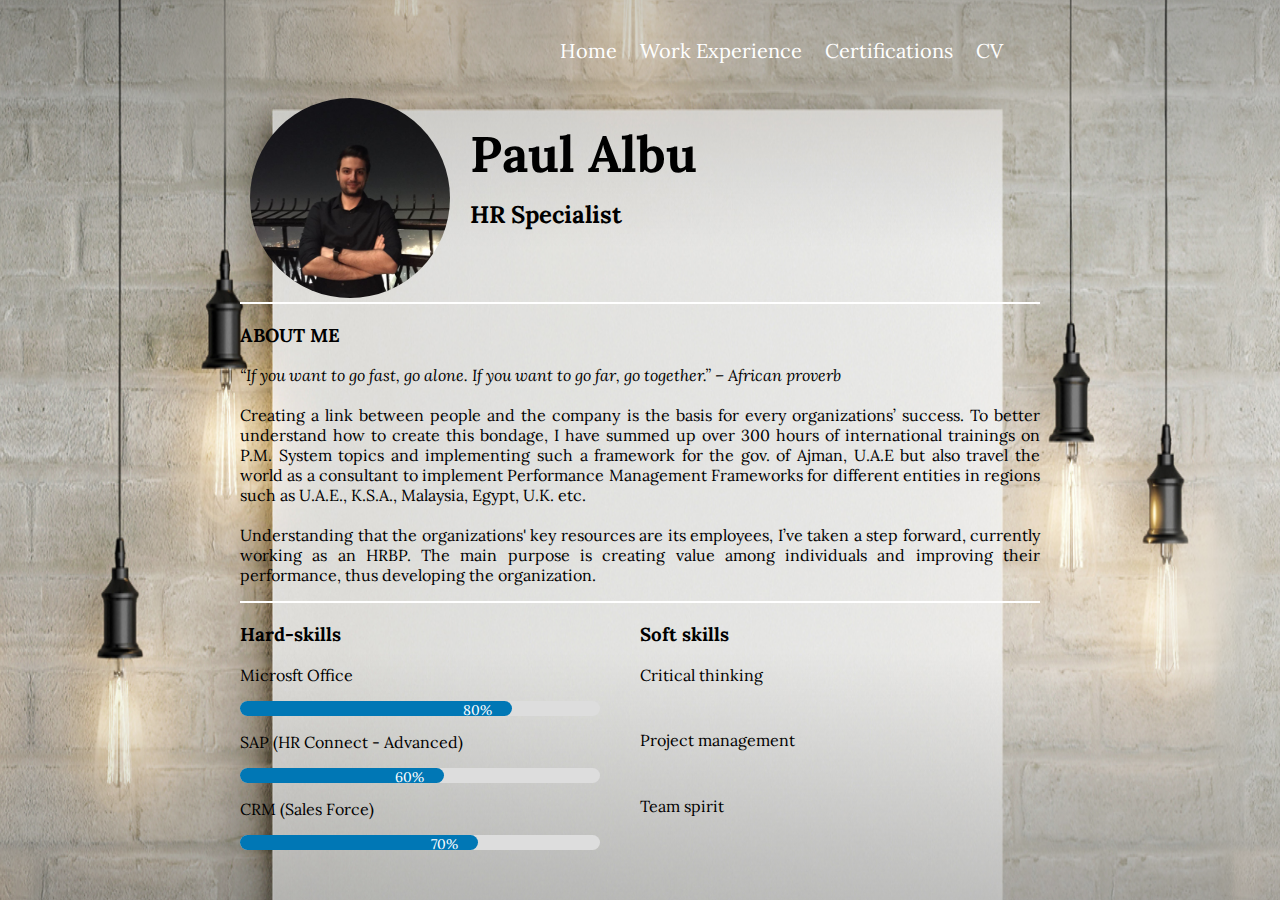
==== index.html @ 9551744c "Changed backgrounds" ====
<!DOCTYPE html>
<html class="darken">
<head>
  <meta charset="utf-8">
  <title>C.V. Paul Albu</title>
  <link rel="stylesheet" type="text/css" href="style.css">
  <link rel="stylesheet" href="https://use.fontawesome.com/releases/v5.0.13/css/all.css" integrity="sha384-DNOHZ68U8hZfKXOrtjWvjxusGo9WQnrNx2sqG0tfsghAvtVlRW3tvkXWZh58N9jp" crossorigin="anonymous">
  <link href="https://fonts.googleapis.com/css?family=Lora" rel="stylesheet">
</head>

<body>

  <!-- Header section -->
  <header>
    <ul>
      <li><a href="./index.html">Home</a></li>
      <li><a href="./timeline.html">Work Experience</a></li>
      <li><a href="./Certifications2.html"> Certifications</a></li>
      <li><a href="CV-Paul-Albu.pdf" target="_blank" download>CV</a></li>
    </ul>
  </header>

<!-- Banner section NEED TO EDIT href to send me to right pages-->
  <div class="image-background">
    <img class="image"src="Paul.Albu.jpg" alt="Profile Picture">
  </div>

  <main>
    <h1>Paul Albu</h1>
    <h2>HR Specialist</h2>
    <ul>
      <li class="main"> <a href="https://www.linkedin.com/in/paulalbu/" target="_blank"> <i class="fab fa-linkedin"> </i> </a> </li>
      <li class="main"> <a href="https://twitter.com/Paul__Albu" target="_blank"><i class="fab fa-twitter-square"> </i> </a> </li>
    </ul>
  </main>

  <!--Right side icon bar with icons  NEED TO EDIT href to send me to right pages-->
  <div class="icon-bar">
    <ul class="icon-bar-ul">
      <li> <a href="./index.html"> <i class="fas fa-home"> </i> </a> </li> <!--Home-->
      <li> <a href="./timeline.html"> <i class="fas fa-briefcase"> </i> </a> </li> <!--Work Experience-->
      <li> <a href="./Certifications2.html"> <i class="fas fa-address-card"></i> </a> </li> <!--Certifications-->
      <li> <a href="mailto:paul.i.albu@gmail.com" target="_blank"> <i class="fas fa-envelope"> </i> </a> </li> <!--Mail-->
    </ul>
  </div>

  <!-- About me section -->
  <div class="about-me">
    <h3> ABOUT ME</h3>
    <p>
      <em>“If you want to go fast, go alone. If you want to go far, go together.” – African proverb</em>
      <br><br>Creating a link between people and the company is the basis for every organizations’ success. To better understand how to create this bondage, I have summed up over 300 hours of international trainings on P.M. System topics and implementing such a framework for the gov. of Ajman, U.A.E but also travel the world as a consultant to implement Performance Management Frameworks for different entities in regions such as U.A.E., K.S.A., Malaysia, Egypt, U.K. etc.
      <br><br>Understanding that the organizations' key resources are its employees, I’ve taken a step forward, currently working as an HRBP. The main purpose is creating value among individuals and improving their performance, thus developing the organization.
   </p>
  </div>


  <!-- Skills section -->
  <div class="skills">
    <div class="hard">
      <h3>Hard-skills</h3>
      <p>Microsft Office</p>
      <div class="container">
        <div class="skills-percentage microsoft-office">80%</div>
      </div>
      <p>SAP (HR Connect - Advanced)</p>
      <div class="container">
        <div class="skills-percentage sap">60%</div>
      </div>
      <p>CRM (Sales Force)</p>
      <div class="container">
        <div class="skills-percentage crm">70%</div>
      </div>
    </div>

    <div class="soft">
      <h3 class="soft">Soft skills</h3>
      <p>Critical thinking</p>
      <ul>
        <li><i class="fas fa-circle"></i></li>
        <li><i class="fas fa-circle"></i></li>
        <li><i class="fas fa-circle"></i></li>
        <li><i class="fas fa-circle"></i></li>
        <li><i class="fas fa-circle"></i></li>
        <li><i class="fas fa-circle"></i></li>
        <li><i class="fas fa-circle"></i></li>
        <li><i class="far fa-circle"></i></li>
        <li><i class="far fa-circle"></i></li>
      </ul>
      <p>Project management</p>
      <ul>
        <li><i class="fas fa-circle"></i></li>
        <li><i class="fas fa-circle"></i></li>
        <li><i class="fas fa-circle"></i></li>
        <li><i class="fas fa-circle"></i></li>
        <li><i class="fas fa-circle"></i></li>
        <li><i class="fas fa-circle"></i></li>
        <li><i class="fas fa-circle"></i></li>
        <li><i class="far fa-circle"></i></li>
        <li><i class="far fa-circle"></i></li>
      </ul>
      <p>Team spirit</p>
      <ul>
        <li><i class="fas fa-circle"></i></li>
        <li><i class="fas fa-circle"></i></li>
        <li><i class="fas fa-circle"></i></li>
        <li><i class="fas fa-circle"></i></li>
        <li><i class="fas fa-circle"></i></li>
        <li><i class="fas fa-circle"></i></li>
        <li><i class="fas fa-circle"></i></li>
        <li><i class="fas fa-circle"></i></li>
        <li><i class="far fa-circle"></i></li>
      </ul>
  </div>

<!--Work experience section
  <div class="work-experience">
    <h3>WORK EXPERIENCE</h3>
    <h4>March 2017 etc</h4>
    <p>Lorem ipsum dolor sit amet, consectetur adipisicing elit, sed do eiusmod tempor incididunt ut labore et dolore magna aliqua. Ut enim ad minim veniam, quis nostrud exercitation ullamco laboris nisi ut aliquip ex ea commodo consequat. Duis aute irure dolor in reprehenderit in voluptate velit esse cillum dolore eu fugiat nulla pariatur. Excepteur sint occaecat cupidatat non proident, sunt in culpa qui officia deserunt mollit anim id est laborum.</p>
  </div>
-->

</body>

</html>
---- style.css ----
* {
    box-sizing: border-box;
}


body {
    display: table-cell;
    vertical-align: middle;
    margin: auto;
}

/*START Fix elements*/
.fixed-elements{
position: fixed;
z-index: 1;
}
/*START Fix elements*/


/*START Darken brackground*/
.darken {
  background: no-repeat center center fixed;
  background-size: 112% 134%;
  background-image:
    linear-gradient(
      rgba(0, 0, 0, 0.3),
      rgba(0, 0, 0, 0),
      rgba(0, 0, 0, 0),
      rgba(0, 0, 0, 0.3 )
    ),
    url(body-background23.jpg);
}

/*.darken-elements {
  background-image:   linear-gradient(
      rgba(0, 0, 0, 0.6),
      rgba(0, 0, 0, 0.6)
      );
}*/

/*END Darken brackground*/
body {
  width: 800px;
  height: 770px;/*Check 1: if the width must be specified*/
  display: grid;
  grid-template-columns: 200px 10fr 1fr;
  grid-template-rows: 50px 250px 200 270px;
  padding-top: 25px;

  font-family: 'Lora', serif;
}

header {
  grid-row: 1 / 2;
  grid-column: 1 / 4;
  display: inline-flex;
  justify-content: flex-end;
  padding-right: 20px;
}

header li {
display: inline-block;
margin: 10px;
font-size: 20px;
color: white;
transition: all .2s ease-in-out;
padding: 7px;
margin-bottom: -10px;
margin-top: -10px;
margin-left: -5px;
}

header li:hover {

  color: black;
  background-color: white;
  padding: 7px;
  font-size: 20px;
  cursor:pointer;
}


main {
  grid-row: 2 / 3;
  grid-column: 2 / 3;
  border-bottom: solid 2px white;
  margin-left: 20px;
  padding: 10px;
}

.main {
  display: inline-block;
}

.main a {
  display: inline-block;
  margin: 0;
  padding: 0px;
  margin-right: 10px;
  list-style: none;
  color: #0077B5;
  text-decoration: none;
  font-size: 30px;
}

main ul {
  margin-left: -40px;
}

.image-background {
  width: 220px;
  border-bottom: solid 2px white;
}

  main h1{
    font-size: 50px;
  }

  main h2 {
    margin-top: -20px;
  }

.image {
  grid-row: 2 / 3;
  grid-column: 2 / 3;
  height: inherit;
  width: 200px;
  border-radius: 50%;
  margin-top: 20px;
  margin-left: 10px;
}

.icon-bar {
  grid-row: 2 / 3;
  grid-column: 3 / 4;
  border-bottom: solid 2px white;
}

.icon-bar-ul li {
  display: inline-block;
  margin: 10px;
  padding-right: 20px;
}

.icon-bar-ul a{
  list-style: none;
  color: white;
  text-decoration: none;
  font-size: 30px
}

.about-me {
  grid-row: 3 / 4;
  grid-column: 1 / 4;
  border-bottom: 2px solid white;
}


.skills {
  grid-row: 4 / 5;
  display: grid;
  width: inherit;
  grid-template-columns: 1fr 1fr;


}

.hard {
  grid-column: 1 / 2;
}

.soft {
  grid-column: 2 / 3;
}

/* Start: Skill bars */


.container {
    padding-right: 20px;
    width: 90%; /* Full width */
    background-color: #ddd; /* Grey background */
    border-radius: 10px;
    height: 15px;
}

.skills-percentage {
    text-align: right; /* Right-align text */
    padding-right: 20px; /* Add some right padding */
    line-height: inherit;; /* Set the line-height to center the text inside the skill bar, and to expand the height of the container */
    color: white; /* White text color */
    height: inherit;
    font-size: 14px;
}

.microsoft-office {
  width: 80%;
  background-color: #0077B5;
  border-radius: inherit;
}

.crm {
  width: 70%;
  background-color: #0077B5;
  border-radius: inherit;
}

.sap {
  width: 60%;
  background-color: #0077B5;
  border-radius: inherit;
}

.soft li {
      display: inline-block;
      margin: 0;
      padding: 0px;
      margin-right: 10px;
      list-style: none;
      color: #0077B5;
      text-decoration: none;
      font-size: 20px;
      padding-left: 7px;
    }

.soft ul {
      margin-top: -6.5px;
      margin-left: -40px;
    }

    header a {
      text-decoration: none;
      color: inherit;
    }

.about-me p {
  text-align: justify;
}


/* End: Skill bars */


/* Work experiece section
.work-experience {
  grid-row: 5 / 6;
  grid-column: 1 / 4;
}
*/
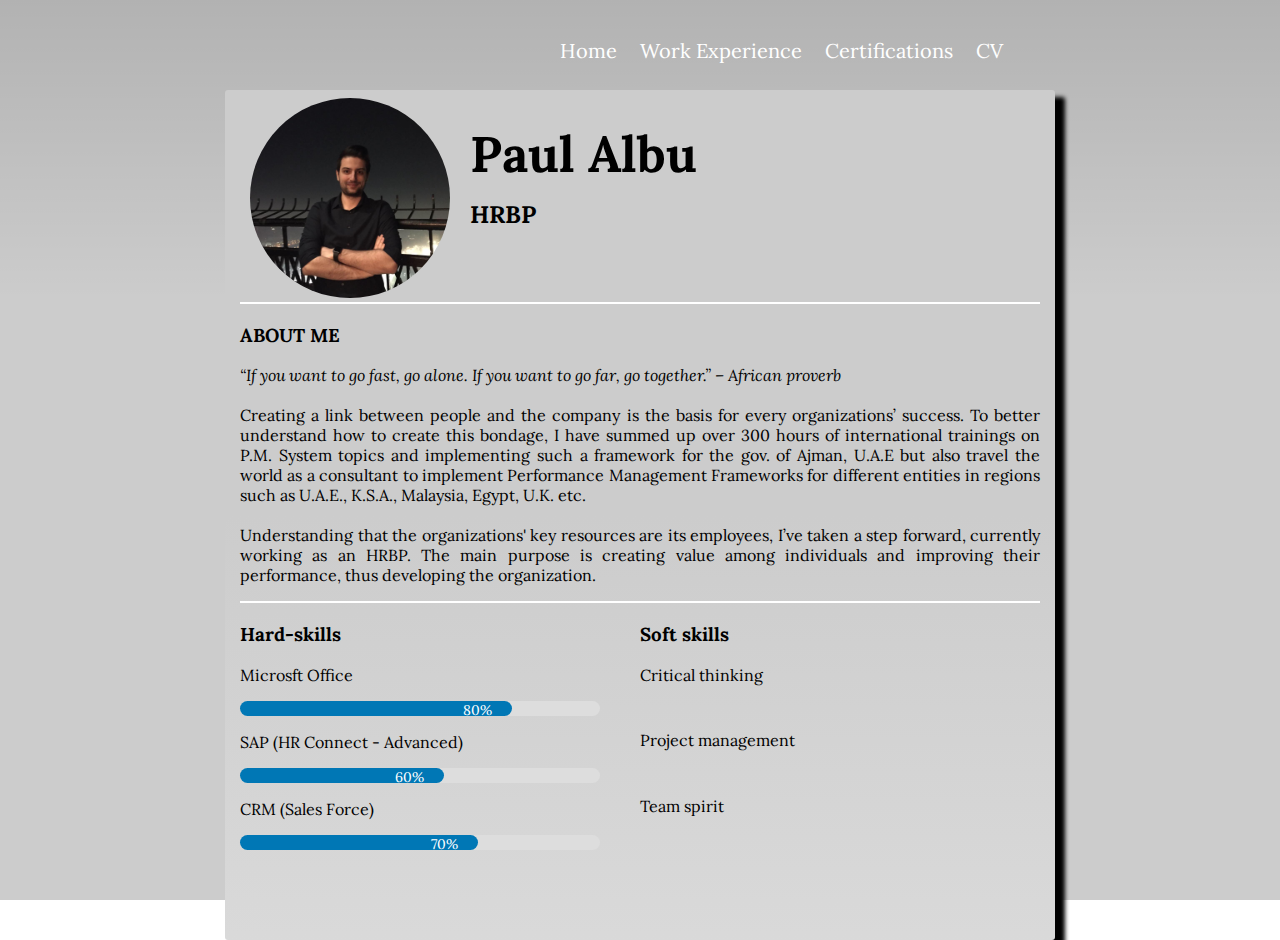
==== commit 26a93abe: "Changed Site" ====
--- a/index.html
+++ b/index.html
@@ -1,5 +1,5 @@
 <!DOCTYPE html>
-<html class="darken">
+<html>
 <head>
   <meta charset="utf-8">
   <title>C.V. Paul Albu</title>
@@ -8,7 +8,12 @@
   <link href="https://fonts.googleapis.com/css?family=Lora" rel="stylesheet">
 </head>
 
-<body>
+<body class="darken">
+  <!--START Insert Blank canvas-->
+  <div class="blank-canvas darken-elements">
+
+  </div>
+  <!--END Insert Blank canvas-->
 
   <!-- Header section -->
   <header>
@@ -27,23 +32,14 @@
 
   <main>
     <h1>Paul Albu</h1>
-    <h2>HR Specialist</h2>
+    <h2>HRBP</h2>
     <ul>
       <li class="main"> <a href="https://www.linkedin.com/in/paulalbu/" target="_blank"> <i class="fab fa-linkedin"> </i> </a> </li>
       <li class="main"> <a href="https://twitter.com/Paul__Albu" target="_blank"><i class="fab fa-twitter-square"> </i> </a> </li>
     </ul>
   </main>
 
-  <!--Right side icon bar with icons  NEED TO EDIT href to send me to right pages-->
-  <div class="icon-bar">
-    <ul class="icon-bar-ul">
-      <li> <a href="./index.html"> <i class="fas fa-home"> </i> </a> </li> <!--Home-->
-      <li> <a href="./timeline.html"> <i class="fas fa-briefcase"> </i> </a> </li> <!--Work Experience-->
-      <li> <a href="./Certifications2.html"> <i class="fas fa-address-card"></i> </a> </li> <!--Certifications-->
-      <li> <a href="mailto:paul.i.albu@gmail.com" target="_blank"> <i class="fas fa-envelope"> </i> </a> </li> <!--Mail-->
-    </ul>
-  </div>
-
+  
   <!-- About me section -->
   <div class="about-me">
     <h3> ABOUT ME</h3>
--- a/style.css
+++ b/style.css
@@ -9,34 +9,28 @@
     margin: auto;
 }
 
-/*START Fix elements*/
-.fixed-elements{
-position: fixed;
-z-index: 1;
-}
-/*START Fix elements*/
-
-
 /*START Darken brackground*/
 .darken {
   background: no-repeat center center fixed;
-  background-size: 112% 134%;
+  background-size: cover;
   background-image:
     linear-gradient(
       rgba(0, 0, 0, 0.3),
-      rgba(0, 0, 0, 0),
-      rgba(0, 0, 0, 0),
-      rgba(0, 0, 0, 0.3 )
+      rgba(0, 0, 0, 0.2),
+      rgba(0, 0, 0, 0.2),
+      rgba(0, 0, 0, 0.2)
     ),
-    url(body-background23.jpg);
-}
-
-/*.darken-elements {
+    url(body-background38.jpg);
+    z-index: -2;
+}
+
+.darken-elements {
   background-image:   linear-gradient(
-      rgba(0, 0, 0, 0.6),
-      rgba(0, 0, 0, 0.6)
+      rgba(0, 0, 0, 0.2),
+      rgba(0, 0, 0, 0.2),
+      rgba(192,192,192,0.6)
       );
-}*/
+}
 
 /*END Darken brackground*/
 body {
@@ -82,7 +76,7 @@
 
 main {
   grid-row: 2 / 3;
-  grid-column: 2 / 3;
+  grid-column: 2 / 4;
   border-bottom: solid 2px white;
   margin-left: 20px;
   padding: 10px;
@@ -228,15 +222,31 @@
       margin-left: -40px;
     }
 
-    header a {
-      text-decoration: none;
-      color: inherit;
+header a {
+  text-decoration: none;
+  color: inherit;
     }
 
 .about-me p {
   text-align: justify;
 }
 
+.blank-canvas {
+display: grid;
+z-index: -1;
+margin-left: auto;
+margin-right: auto;
+left: 0;
+right: 0;
+top: 90px;
+position: absolute;
+background-color: white;
+border-radius: 3px;
+width: 830px;
+height: 850px;
+box-shadow: 10px 7px 4px black;
+
+}
 
 /* End: Skill bars */
 
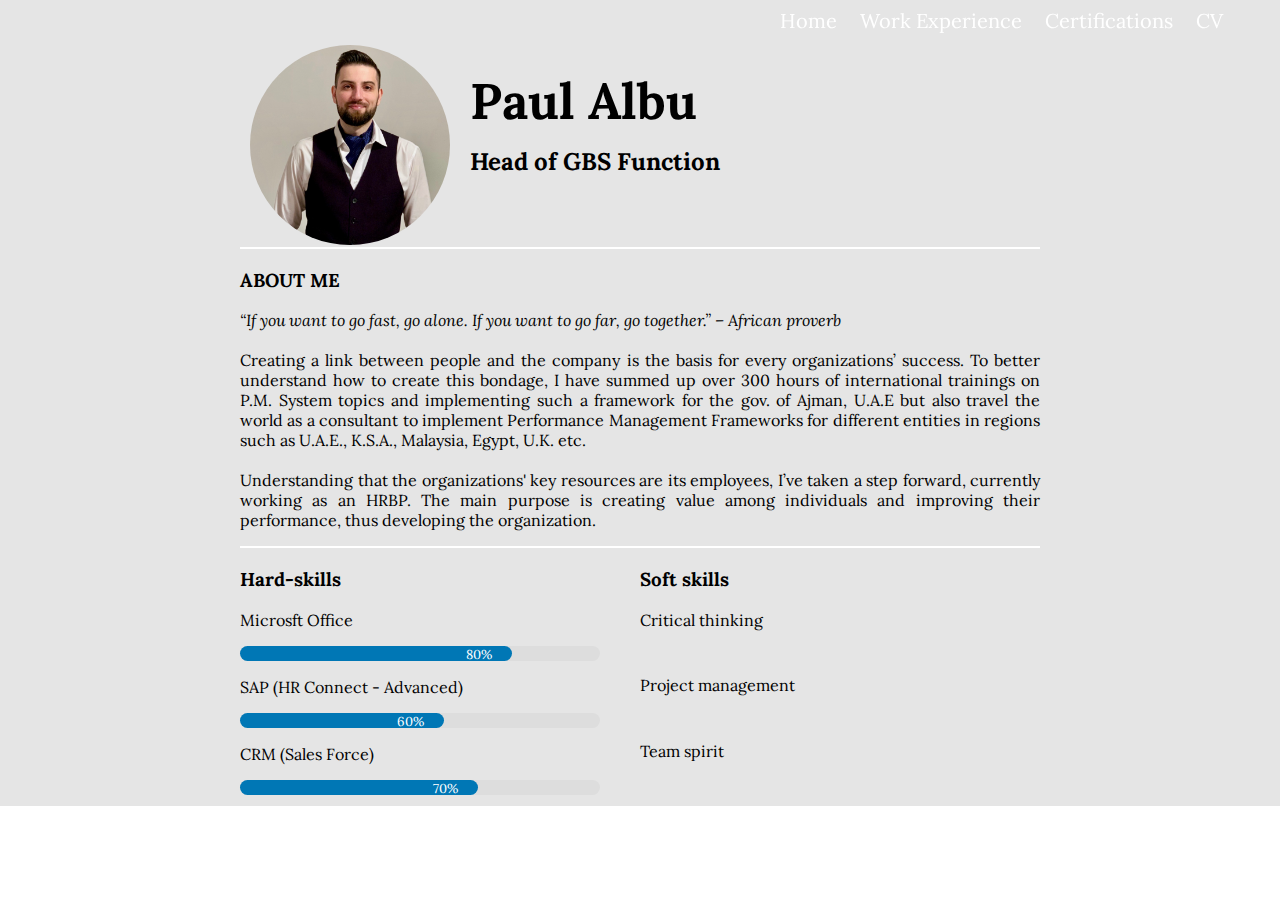
==== commit 52456b02: "Mob" ====
--- a/index.html
+++ b/index.html
@@ -4,42 +4,48 @@
   <meta charset="utf-8">
   <title>C.V. Paul Albu</title>
   <link rel="stylesheet" type="text/css" href="style.css">
+  <meta name="viewport" content="width=device-width, initial-scale=1.0">
   <link rel="stylesheet" href="https://use.fontawesome.com/releases/v5.0.13/css/all.css" integrity="sha384-DNOHZ68U8hZfKXOrtjWvjxusGo9WQnrNx2sqG0tfsghAvtVlRW3tvkXWZh58N9jp" crossorigin="anonymous">
   <link href="https://fonts.googleapis.com/css?family=Lora" rel="stylesheet">
 </head>
 
+
 <body class="darken">
+
   <!--START Insert Blank canvas-->
-  <div class="blank-canvas darken-elements">
 
-  </div>
   <!--END Insert Blank canvas-->
 
   <!-- Header section -->
-  <header>
+
+  <header class="header">
+
     <ul>
-      <li><a href="./index.html">Home</a></li>
+      <li class="display-none-if"><a href="./index.html">Home</a></li>
       <li><a href="./timeline.html">Work Experience</a></li>
-      <li><a href="./Certifications2.html"> Certifications</a></li>
-      <li><a href="CV-Paul-Albu.pdf" target="_blank" download>CV</a></li>
+      <li class="display-none-if-max"><a href="./Certifications2.html"> Certifications</a></li>
+      <li><a class="display-none-if-max" href="CV-Paul-Albu.pdf" target="_blank" download>CV</a></li>
     </ul>
   </header>
 
 <!-- Banner section NEED TO EDIT href to send me to right pages-->
   <div class="image-background">
-    <img class="image"src="Paul.Albu.jpg" alt="Profile Picture">
+    <img class="image"src="Paul.Albu2.png" alt="Profile Picture">
+    <div class="overlay">
+      <div class="text">Welcome</div>
+    </div>
   </div>
 
   <main>
     <h1>Paul Albu</h1>
-    <h2>HRBP</h2>
+    <h2>Head of GBS Function</h2>
     <ul>
       <li class="main"> <a href="https://www.linkedin.com/in/paulalbu/" target="_blank"> <i class="fab fa-linkedin"> </i> </a> </li>
       <li class="main"> <a href="https://twitter.com/Paul__Albu" target="_blank"><i class="fab fa-twitter-square"> </i> </a> </li>
     </ul>
   </main>
 
-  
+
   <!-- About me section -->
   <div class="about-me">
     <h3> ABOUT ME</h3>
@@ -63,7 +69,7 @@
       <div class="container">
         <div class="skills-percentage sap">60%</div>
       </div>
-      <p>CRM (Sales Force)</p>
+      <p class="correct-mobile-ver">CRM (Sales Force)</p>
       <div class="container">
         <div class="skills-percentage crm">70%</div>
       </div>
@@ -116,7 +122,12 @@
     <p>Lorem ipsum dolor sit amet, consectetur adipisicing elit, sed do eiusmod tempor incididunt ut labore et dolore magna aliqua. Ut enim ad minim veniam, quis nostrud exercitation ullamco laboris nisi ut aliquip ex ea commodo consequat. Duis aute irure dolor in reprehenderit in voluptate velit esse cillum dolore eu fugiat nulla pariatur. Excepteur sint occaecat cupidatat non proident, sunt in culpa qui officia deserunt mollit anim id est laborum.</p>
   </div>
 -->
+<script src="https://ajax.googleapis.com/ajax/libs/jquery/3.1.0/jquery.min.js"></script>
+<script type="text/javascript" src="script.js"></script>
 
 </body>
 
+
+
+</div>
 </html>
--- a/style.css
+++ b/style.css
@@ -11,37 +11,31 @@
 
 /*START Darken brackground*/
 .darken {
-  background: no-repeat center center fixed;
+  background-repeat: no-repeat;
   background-size: cover;
+  background-attachment: scroll;
+  background-position: center;
   background-image:
-    linear-gradient(
-      rgba(0, 0, 0, 0.3),
-      rgba(0, 0, 0, 0.2),
-      rgba(0, 0, 0, 0.2),
-      rgba(0, 0, 0, 0.2)
-    ),
-    url(body-background38.jpg);
-    z-index: -2;
-}
-
-.darken-elements {
-  background-image:   linear-gradient(
-      rgba(0, 0, 0, 0.2),
-      rgba(0, 0, 0, 0.2),
-      rgba(192,192,192,0.6)
-      );
-}
-
-/*END Darken brackground*/
+  linear-gradient(
+    rgba(0, 0, 0, 0.1),
+    rgba(0, 0, 0, 0.1),
+    rgba(0, 0, 0, 0.1),
+    rgba(0, 0, 0, 0.1)
+  ),
+    url(Backgrounds/body-background84.jpg);
+    z-index: -4;
+}
+
+
 body {
   width: 800px;
-  height: 770px;/*Check 1: if the width must be specified*/
+  height: auto;;/*Check 1: if the width must be specified*/
   display: grid;
   grid-template-columns: 200px 10fr 1fr;
   grid-template-rows: 50px 250px 200 270px;
   padding-top: 25px;
-
   font-family: 'Lora', serif;
+
 }
 
 header {
@@ -49,14 +43,30 @@
   grid-column: 1 / 4;
   display: inline-flex;
   justify-content: flex-end;
-  padding-right: 20px;
-}
-
+  margin-right: -40px;
+  padding-right: 40px;
+  padding-top: -40px;
+  /*Changed header position to move left*/
+  right: 40px;
+  position: fixed;
+  padding-left: 40px;
+  z-index: 4;
+  width: 100%;
+  max-width: 100%;
+  min-width: 850px;
+  height: 50px;
+  margin-top: -30px;
+
+}
+
+.active {
+   background-color: #0077B5;
+ }
 header li {
 display: inline-block;
 margin: 10px;
 font-size: 20px;
-color: white;
+color: White;
 transition: all .2s ease-in-out;
 padding: 7px;
 margin-bottom: -10px;
@@ -102,6 +112,8 @@
 }
 
 .image-background {
+  grid-row: 2 / 3;
+  grid-column: 1 / 4;
   width: 220px;
   border-bottom: solid 2px white;
 }
@@ -115,6 +127,7 @@
   }
 
 .image {
+  display: block;
   grid-row: 2 / 3;
   grid-column: 2 / 3;
   height: inherit;
@@ -124,6 +137,43 @@
   margin-left: 10px;
 }
 
+.overlay {
+  margin-top: -200px;
+  margin-left: 10px;
+  background-color: #0077B5;;
+  overflow: hidden;
+  border-radius: 50%;
+  width: 202px;
+  height: 202px;
+  -webkit-transform: scale(0);
+  -ms-transform: scale(0);
+  transform: scale(0);
+  -webkit-transition: .3s ease;
+  transition: .3s ease;
+  border: solid 2px white;
+  box-shadow: 15px 0.6rem 1rem rgba(0,0,0,.5);
+}
+
+.image-background:hover .overlay {
+  -webkit-transform: scale(1.009);
+  -ms-transform: scale(1.009);
+  transform: scale(1.009);
+}
+
+.text {
+  color: white;
+  font-size: 25px;
+  position: absolute;
+  top: 50%;
+  left: 50%;
+  -webkit-transform: translate(-50%, -50%);
+  -ms-transform: translate(-50%, -50%);
+  transform: translate(-50%, -50%);
+  text-align: center;
+   box-shadow: 8px .6rem 1rem rgba(0,0,0,.5);
+
+}
+
 .icon-bar {
   grid-row: 2 / 3;
   grid-column: 3 / 4;
@@ -181,10 +231,11 @@
 .skills-percentage {
     text-align: right; /* Right-align text */
     padding-right: 20px; /* Add some right padding */
+
     line-height: inherit;; /* Set the line-height to center the text inside the skill bar, and to expand the height of the container */
     color: white; /* White text color */
     height: inherit;
-    font-size: 14px;
+    font-size: 13px;
 }
 
 .microsoft-office {
@@ -204,6 +255,7 @@
   background-color: #0077B5;
   border-radius: inherit;
 }
+
 
 .soft li {
       display: inline-block;
@@ -231,29 +283,83 @@
   text-align: justify;
 }
 
-.blank-canvas {
-display: grid;
-z-index: -1;
-margin-left: auto;
-margin-right: auto;
-left: 0;
-right: 0;
-top: 90px;
-position: absolute;
-background-color: white;
-border-radius: 3px;
-width: 830px;
-height: 850px;
-box-shadow: 10px 7px 4px black;
-
-}
-
-/* End: Skill bars */
-
-
-/* Work experiece section
-.work-experience {
-  grid-row: 5 / 6;
-  grid-column: 1 / 4;
-}
-*/
+
+
+/* Mobile Version */
+
+@media  (max-width: 415px) {
+  body {
+    width:100%;
+}
+
+.about-me {
+  margin-left: 10px;
+  margin-right: 10px;
+}
+.darken {
+width: 100%;
+background-color: rgb(232,232,232);
+background-image: none;
+background-image:
+  linear-gradient(
+    rgba(0, 0, 0, 0.3),
+    rgba(0, 0, 0, 0.0),
+    rgba(0, 0, 0, 0.1),
+    rgba(0, 0, 0, 0.3));
+}
+
+header {
+  width: 320px;
+  margin-right: 0px;
+  right: 0px;
+ }
+
+ .image {
+   width: 77%;
+   margin-bottom:  10px;
+ }
+
+header li {
+font-size: 14px;
+}
+
+main h1{
+  font-size: 25px;
+}
+
+main h2 {
+  font-size: 18px;
+}
+
+.soft {
+  width: 175px;
+}
+
+.hard {
+width: 175px;
+}
+
+.display-none-if {
+  display: none;
+}
+
+.container {
+  margin-bottom: 26%;
+}
+
+.correct-mobile-ver {
+margin-top: -12%;
+}
+
+li:nth-child(9){
+    display:none;
+}
+.overlay {
+display: none;
+}
+
+.skills {
+  margin-left: 10px;
+}
+
+}
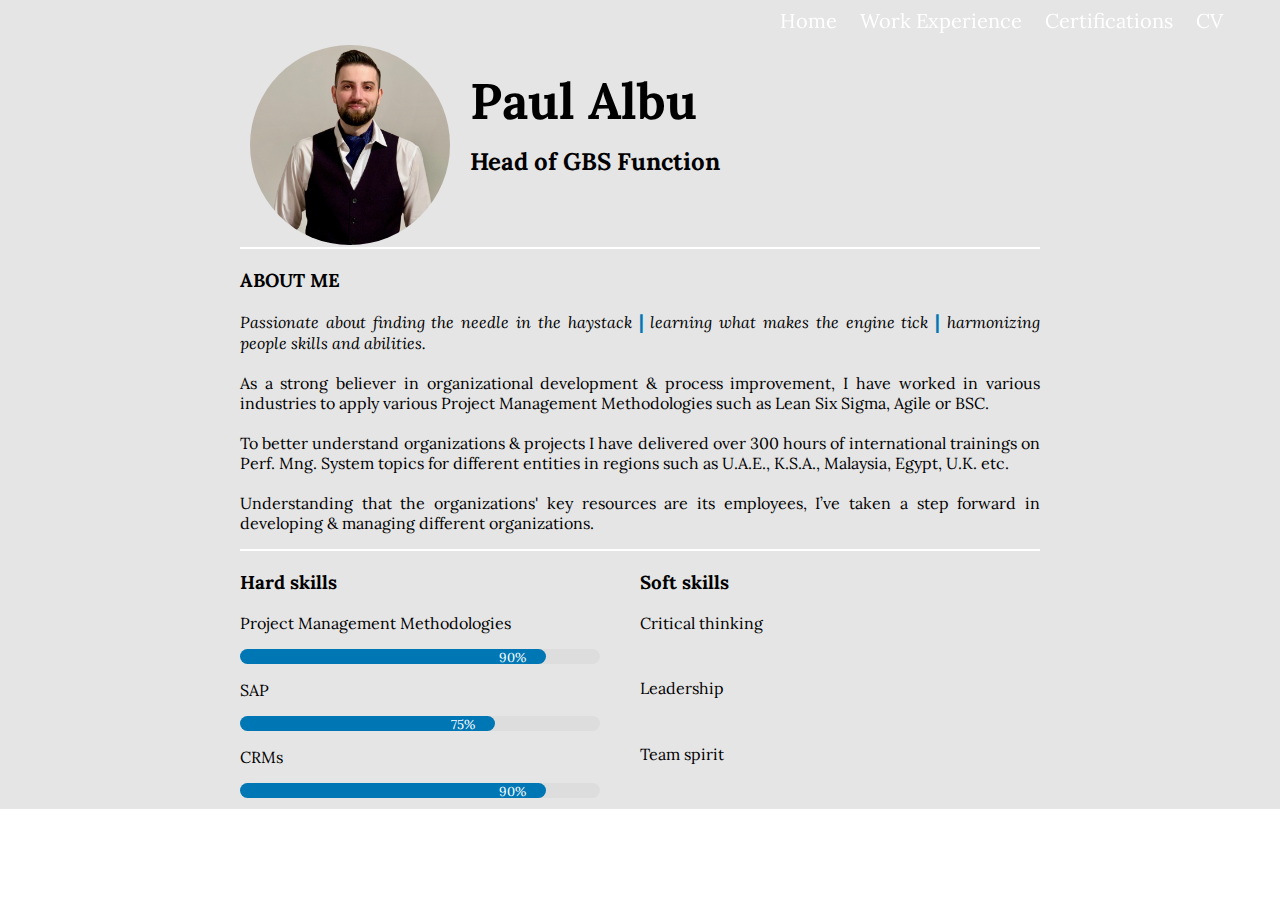
==== commit 99d2be04: "Changed info on all pages" ====
--- a/index.html
+++ b/index.html
@@ -23,8 +23,8 @@
     <ul>
       <li class="display-none-if"><a href="./index.html">Home</a></li>
       <li><a href="./timeline.html">Work Experience</a></li>
-      <li class="display-none-if-max"><a href="./Certifications2.html"> Certifications</a></li>
-      <li><a class="display-none-if-max" href="CV-Paul-Albu.pdf" target="_blank" download>CV</a></li>
+      <li><a href="./Certifications2.html"> Certifications</a></li>
+      <li><a href="CV-Paul-Albu.pdf" target="_blank" download>CV</a></li>
     </ul>
   </header>
 
@@ -50,9 +50,10 @@
   <div class="about-me">
     <h3> ABOUT ME</h3>
     <p>
-      <em>“If you want to go fast, go alone. If you want to go far, go together.” – African proverb</em>
-      <br><br>Creating a link between people and the company is the basis for every organizations’ success. To better understand how to create this bondage, I have summed up over 300 hours of international trainings on P.M. System topics and implementing such a framework for the gov. of Ajman, U.A.E but also travel the world as a consultant to implement Performance Management Frameworks for different entities in regions such as U.A.E., K.S.A., Malaysia, Egypt, U.K. etc.
-      <br><br>Understanding that the organizations' key resources are its employees, I’ve taken a step forward, currently working as an HRBP. The main purpose is creating value among individuals and improving their performance, thus developing the organization.
+      <em>Passionate about finding the needle in the haystack <em class="small-edit">|</em> learning what makes the engine tick <em class="small-edit">|</em> harmonizing people skills and abilities.</em>
+      <br><br>As a strong believer in organizational development & process improvement, I have worked in various industries to apply various Project Management Methodologies such as Lean Six Sigma,  Agile or BSC.
+      <br><br>To better understand organizations & projects I have delivered over 300 hours of international trainings on Perf. Mng. System topics for different entities in regions such as U.A.E., K.S.A., Malaysia, Egypt, U.K. etc.
+      <br><br>Understanding that the organizations' key resources are its employees, I’ve taken a step forward in developing & managing different organizations.
    </p>
   </div>
 
@@ -60,18 +61,18 @@
   <!-- Skills section -->
   <div class="skills">
     <div class="hard">
-      <h3>Hard-skills</h3>
-      <p>Microsft Office</p>
+      <h3>Hard skills</h3>
+      <p>Project Management Methodologies</p>
       <div class="container">
-        <div class="skills-percentage microsoft-office">80%</div>
+        <div class="skills-percentage project-management">90%</div>
       </div>
-      <p>SAP (HR Connect - Advanced)</p>
+      <p>SAP</p>
       <div class="container">
-        <div class="skills-percentage sap">60%</div>
+        <div class="skills-percentage sap">75%</div>
       </div>
-      <p class="correct-mobile-ver">CRM (Sales Force)</p>
+      <p class="correct-mobile-ver">CRMs</p>
       <div class="container">
-        <div class="skills-percentage crm">70%</div>
+        <div class="skills-percentage crm">90%</div>
       </div>
     </div>
 
@@ -89,7 +90,7 @@
         <li><i class="far fa-circle"></i></li>
         <li><i class="far fa-circle"></i></li>
       </ul>
-      <p>Project management</p>
+      <p>Leadership</p>
       <ul>
         <li><i class="fas fa-circle"></i></li>
         <li><i class="fas fa-circle"></i></li>
--- a/style.css
+++ b/style.css
@@ -140,7 +140,7 @@
 .overlay {
   margin-top: -200px;
   margin-left: 10px;
-  background-color: #0077B5;;
+  background-color: rgba(0, 119, 181, 0.4);
   overflow: hidden;
   border-radius: 50%;
   width: 202px;
@@ -162,7 +162,7 @@
 
 .text {
   color: white;
-  font-size: 25px;
+  font-size: 30px;
   position: absolute;
   top: 50%;
   left: 50%;
@@ -170,7 +170,7 @@
   -ms-transform: translate(-50%, -50%);
   transform: translate(-50%, -50%);
   text-align: center;
-   box-shadow: 8px .6rem 1rem rgba(0,0,0,.5);
+
 
 }
 
@@ -238,20 +238,20 @@
     font-size: 13px;
 }
 
-.microsoft-office {
-  width: 80%;
+.project-management {
+  width: 90%;
   background-color: #0077B5;
   border-radius: inherit;
 }
 
 .crm {
-  width: 70%;
+  width: 90%;
   background-color: #0077B5;
   border-radius: inherit;
 }
 
 .sap {
-  width: 60%;
+  width: 75%;
   background-color: #0077B5;
   border-radius: inherit;
 }
@@ -287,7 +287,14 @@
 
 /* Mobile Version */
 
-@media  (max-width: 415px) {
+.small-edit {
+  font-weight: bolder;
+  color: #0077B5;
+  font-style: normal;
+  font-size: 18px;
+}
+
+@media  (max-width: 500px) {
   body {
     width:100%;
 }
@@ -309,7 +316,7 @@
 }
 
 header {
-  width: 320px;
+  width: 100%;
   margin-right: 0px;
   right: 0px;
  }
@@ -344,11 +351,11 @@
 }
 
 .container {
-  margin-bottom: 26%;
+  margin-bottom: 14.5%;
 }
 
 .correct-mobile-ver {
-margin-top: -12%;
+margin-top: 25.5%;
 }
 
 li:nth-child(9){
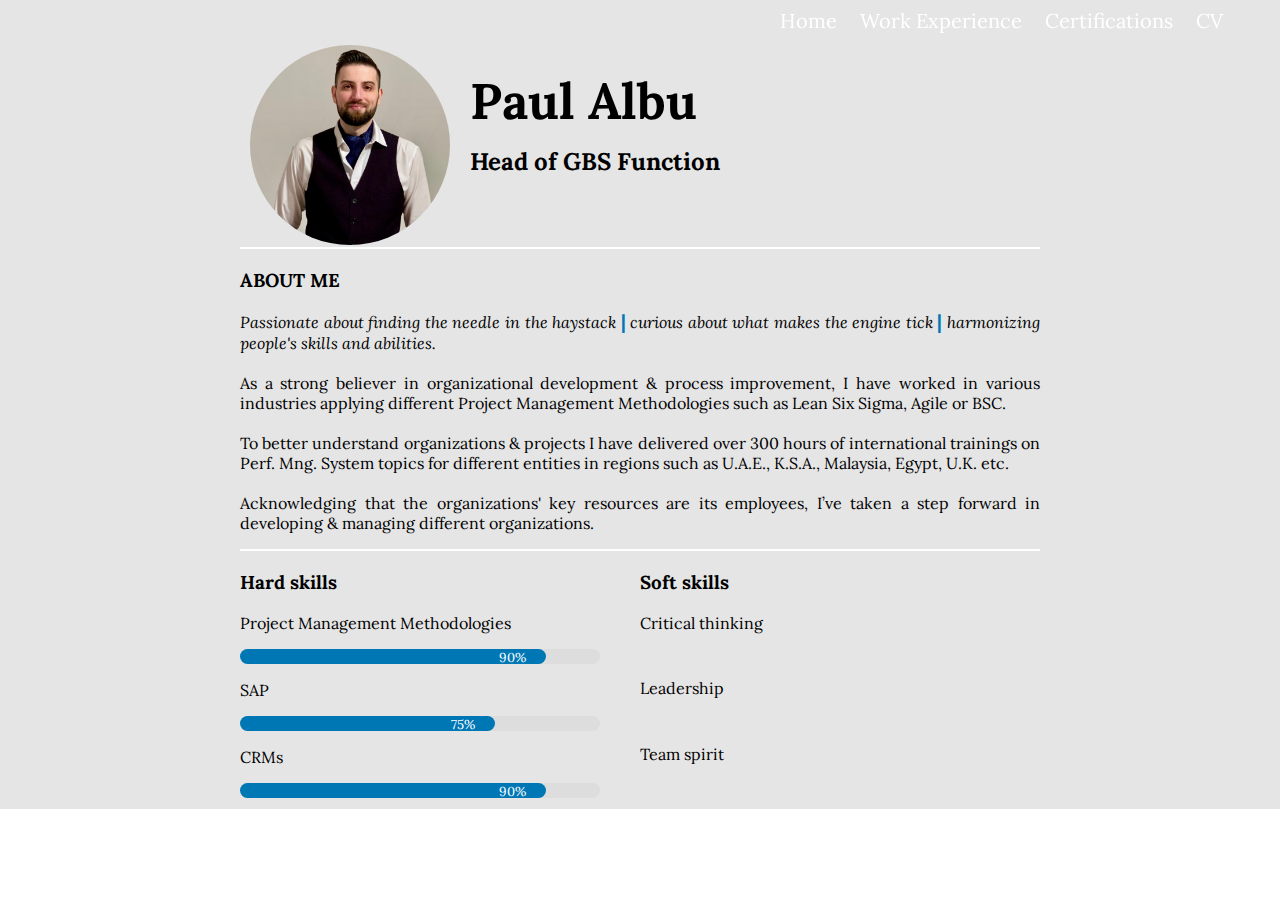
==== commit 90893187: "Update index.html" ====
--- a/index.html
+++ b/index.html
@@ -50,10 +50,10 @@
   <div class="about-me">
     <h3> ABOUT ME</h3>
     <p>
-      <em>Passionate about finding the needle in the haystack <em class="small-edit">|</em> learning what makes the engine tick <em class="small-edit">|</em> harmonizing people skills and abilities.</em>
-      <br><br>As a strong believer in organizational development & process improvement, I have worked in various industries to apply various Project Management Methodologies such as Lean Six Sigma,  Agile or BSC.
+      <em>Passionate about finding the needle in the haystack <em class="small-edit">|</em> curious about what makes the engine tick <em class="small-edit">|</em> harmonizing people's skills and abilities.</em>
+      <br><br>As a strong believer in organizational development & process improvement, I have worked in various industries applying different Project Management Methodologies such as Lean Six Sigma,  Agile or BSC.
       <br><br>To better understand organizations & projects I have delivered over 300 hours of international trainings on Perf. Mng. System topics for different entities in regions such as U.A.E., K.S.A., Malaysia, Egypt, U.K. etc.
-      <br><br>Understanding that the organizations' key resources are its employees, I’ve taken a step forward in developing & managing different organizations.
+      <br><br>Acknowledging that the organizations' key resources are its employees, I’ve taken a step forward in developing & managing different organizations.
    </p>
   </div>
 
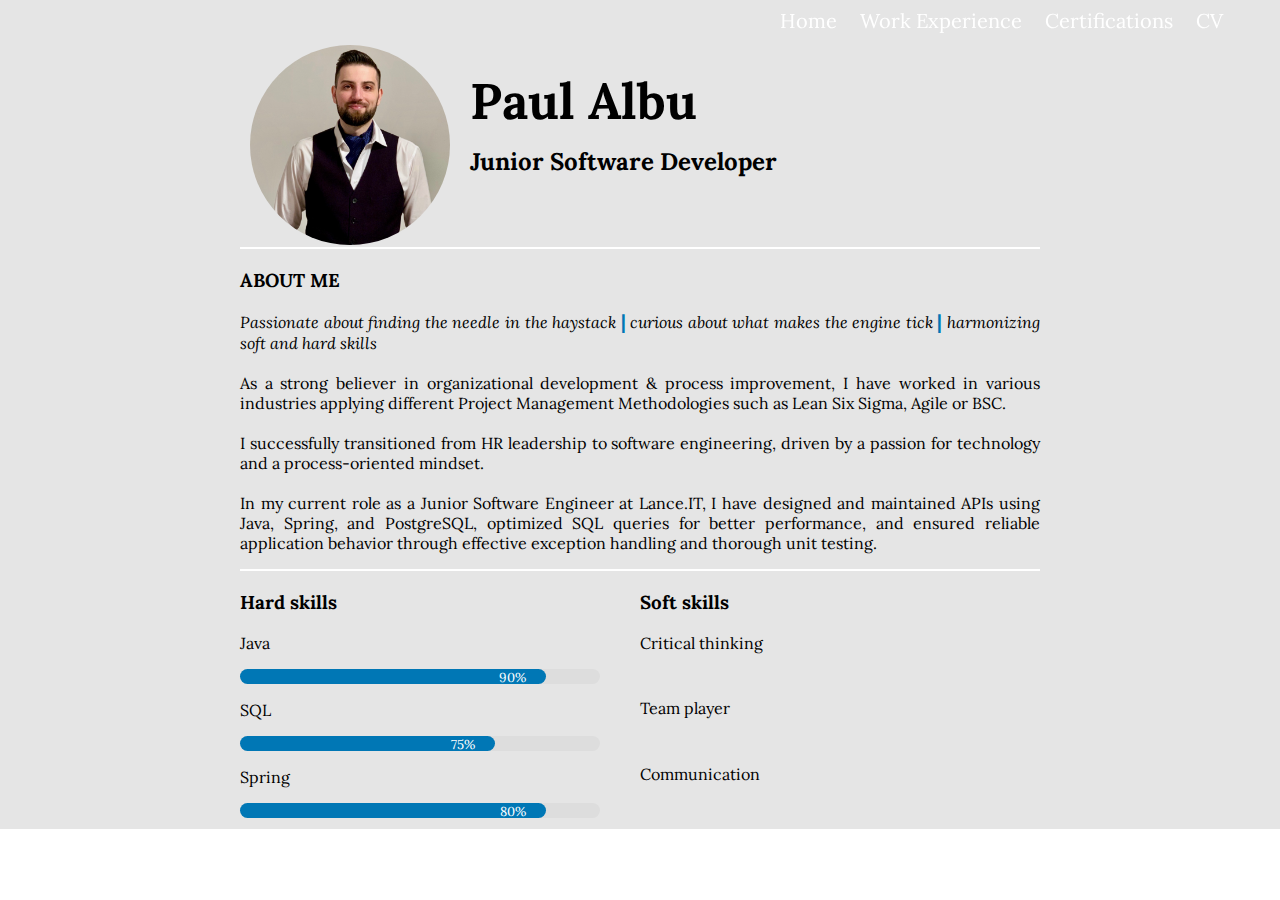
==== commit 37fc7475: "changed text of first page" ====
--- a/index.html
+++ b/index.html
@@ -38,7 +38,7 @@
 
   <main>
     <h1>Paul Albu</h1>
-    <h2>Head of GBS Function</h2>
+    <h2>Junior Software Developer</h2>
     <ul>
       <li class="main"> <a href="https://www.linkedin.com/in/paulalbu/" target="_blank"> <i class="fab fa-linkedin"> </i> </a> </li>
       <li class="main"> <a href="https://twitter.com/Paul__Albu" target="_blank"><i class="fab fa-twitter-square"> </i> </a> </li>
@@ -50,10 +50,10 @@
   <div class="about-me">
     <h3> ABOUT ME</h3>
     <p>
-      <em>Passionate about finding the needle in the haystack <em class="small-edit">|</em> curious about what makes the engine tick <em class="small-edit">|</em> harmonizing people's skills and abilities.</em>
+      <em>Passionate about finding the needle in the haystack <em class="small-edit">|</em> curious about what makes the engine tick <em class="small-edit">|</em> harmonizing soft and hard skills</em>
       <br><br>As a strong believer in organizational development & process improvement, I have worked in various industries applying different Project Management Methodologies such as Lean Six Sigma,  Agile or BSC.
-      <br><br>To better understand organizations & projects I have delivered over 300 hours of international trainings on Perf. Mng. System topics for different entities in regions such as U.A.E., K.S.A., Malaysia, Egypt, U.K. etc.
-      <br><br>Acknowledging that the organizations' key resources are its employees, I’ve taken a step forward in developing & managing different organizations.
+      <br><br>I successfully transitioned from HR leadership to software engineering, driven by a passion for technology and a process-oriented mindset. 
+      <br><br>In my current role as a Junior Software Engineer at Lance.IT, I have designed and maintained APIs using Java, Spring, and PostgreSQL, optimized SQL queries for better performance, and ensured reliable application behavior through effective exception handling and thorough unit testing. 
    </p>
   </div>
 
@@ -62,17 +62,17 @@
   <div class="skills">
     <div class="hard">
       <h3>Hard skills</h3>
-      <p>Project Management Methodologies</p>
+      <p>Java</p>
       <div class="container">
         <div class="skills-percentage project-management">90%</div>
       </div>
-      <p>SAP</p>
+      <p>SQL</p>
       <div class="container">
         <div class="skills-percentage sap">75%</div>
       </div>
-      <p class="correct-mobile-ver">CRMs</p>
+      <p class="correct-mobile-ver">Spring</p>
       <div class="container">
-        <div class="skills-percentage crm">90%</div>
+        <div class="skills-percentage crm">80%</div>
       </div>
     </div>
 
@@ -90,7 +90,7 @@
         <li><i class="far fa-circle"></i></li>
         <li><i class="far fa-circle"></i></li>
       </ul>
-      <p>Leadership</p>
+      <p>Team player</p>
       <ul>
         <li><i class="fas fa-circle"></i></li>
         <li><i class="fas fa-circle"></i></li>
@@ -102,7 +102,7 @@
         <li><i class="far fa-circle"></i></li>
         <li><i class="far fa-circle"></i></li>
       </ul>
-      <p>Team spirit</p>
+      <p>Communication</p>
       <ul>
         <li><i class="fas fa-circle"></i></li>
         <li><i class="fas fa-circle"></i></li>
